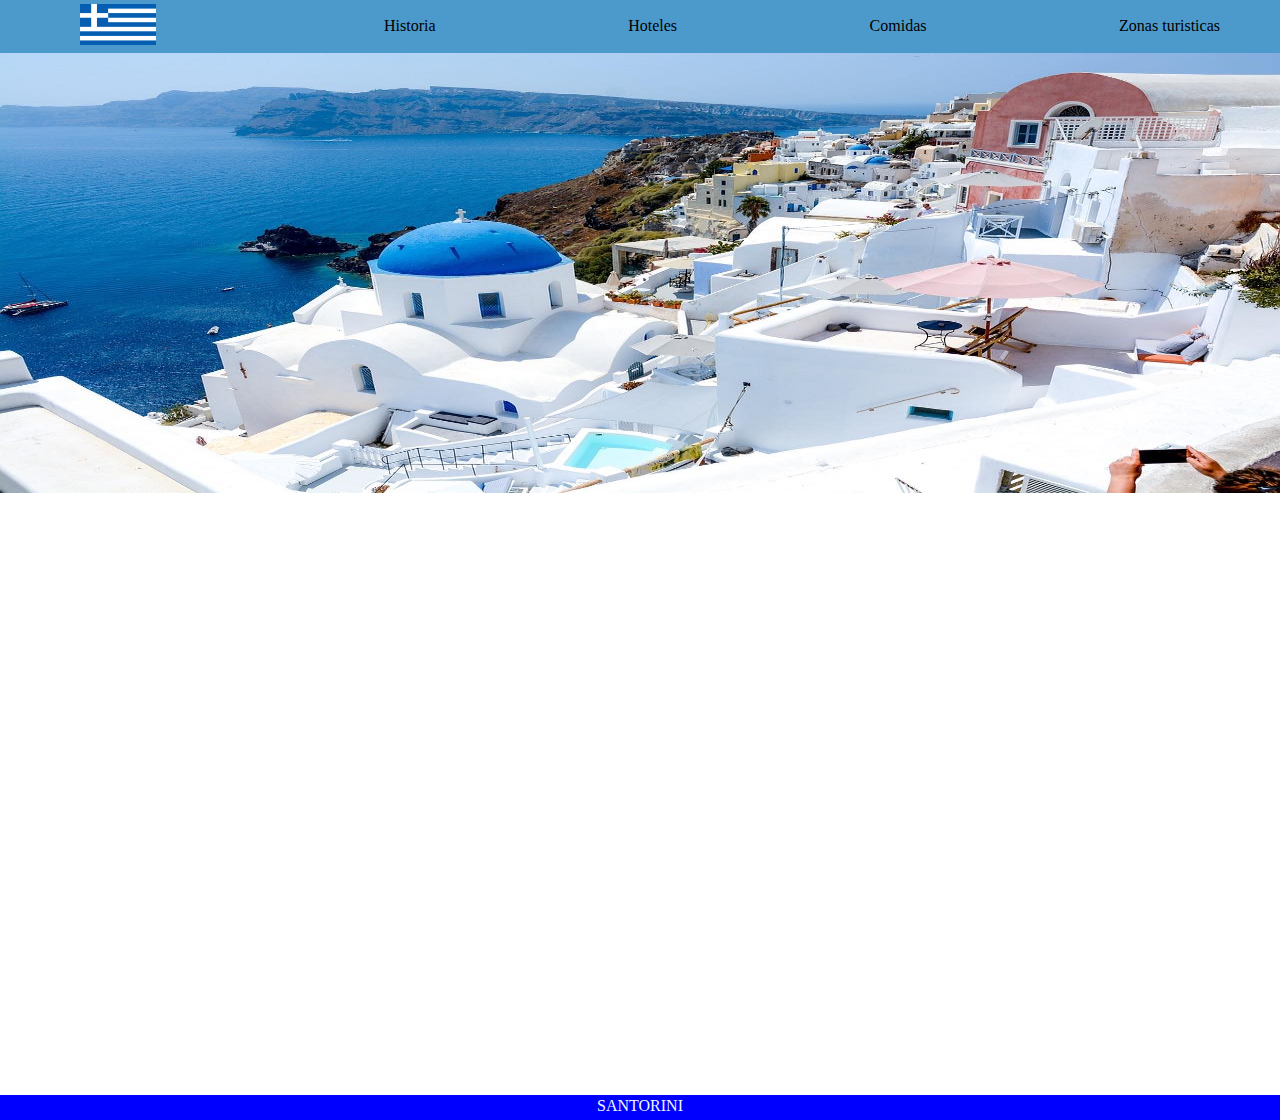
==== index.html @ 110d9bfd "primer commit" ====
<!DOCTYPE html>
<html lang="es">
<head>
    <meta charset="UTF-8">
    <meta name="viewport" content="width=device-width, initial-scale=1.0">
    <!--Titulo de la pagina-->
    <title>SANTORINI</title>
    <!--Estilos de la pagina-->  
    <link rel="stylesheet" href="./CSS/Estilos.css">
</head>
<body>
    <!--Encabezado del sitio-->
    <header>
        <!--Logo de la pagina-->
        <a href="./index.html"> <img src="imagenes/banderagrecia.png" class="banderagrecia" alt="banderagrecia"></a>
    
        <!--Menu de navegacion-->
        <nav>
            <ul> 
                <li><a href="./Paginas/historia.html">Historia</a></li>
                <li><a href="./Paginas/hoteles.html">Hoteles</a></li>
                <li><a href="./Paginas/comidas.html">Comidas</a></li>
                <li><a href="./Paginas/zonasturisticas.html">Zonas turisticas</a></li>
            </ul>
        </nav>
    </header>

    <main>
    <!--Foto de Santorini-->
    <img src="imagenes/arquitectura-oia-santorini.jpg" class="fotosantorini" alt="foto de esquina de Santorini">
    
    <!--Direccion de santorini-->
    <iframe src="https://www.google.com/maps/embed?pb=!1m18!1m12!1m3!1d102754.70000128998!2d25.420630850000002!3d36.40715385!2m3!1f0!2f0!3f0!3m2!1i1024!2i768!4f13.1!3m3!1m2!1s0x1499ce86adfd9ff7%3A0xb2a761f740d68afc!2sSantorini!5e0!3m2!1ses!2scl!4v1696112933163!5m2!1ses!2scl" class="mapasantorini" width="500" height="280" style="border:0;" allowfullscreen="" loading="lazy" referrerpolicy="no-referrer-when-downgrade"></iframe>

    <!--Video de santorini-->
    <iframe width="500" height="280" src="https://www.youtube.com/embed/uWxLQHFt8mE?si=WariRgv1YAp-sHVq" class="videosantorini" title="YouTube video player" frameborder="0" allow="accelerometer; autoplay; clipboard-write; encrypted-media; gyroscope; picture-in-picture; web-share" allowfullscreen></iframe>    
    </main>

    <footer>
    <!--Parrafo-->
    <div class="footerfooter">
    <a class="footersantorini" href="./index.html"> SANTORINI</a>
    </div>
    </footer>
</body> 
</html>
---- CSS/Estilos.css ----
/*Tipografia*/
@import url('https://fonts.googleapis.com/css2?family=DM+Serif+Display&family=Libre+Baskerville&family=Merriweather:wght@300&display=swap');
font-family: 'DM Serif Display', serif;
font-family: 'Libre Baskerville', serif;
font-family: 'Merriweather', serif;

body{font-family: 'Merriweather', serif;}

/*Quitar bordes generados en la pagina*/
*{margin:0; 
padding:0;
box-sizing: border-box;} 

/*Encabezado del sitio*/
header{height:1.4cm;
    background-color: #4c9acc;
    display: flex;
    flex-direction: row;
    justify-content: space-between;
    align-items: center;
    position: sticky;
    top: 0;}

/*Logodelapagina*/
.banderagrecia{background-image: url(../imagenes/banderagrecia.png);
    background-repeat: no-repeat;
    background-position: center;
    height: 1.1cm;
    width: 2cm;
    margin-left: 80px;}

/*Color y posicion menu de navegacion*/
nav{width: 70%}

nav a{color:black;
    text-decoration: none;}

ul{list-style:none;
    display: flex;
    flex-direction: row;
    justify-content: space-between;
    margin-right: 60px;}

/*footer*/
footer{background-color: blue;
    height: 25px;
    display: flex;
    justify-content: center;}

.footersantorini{text-decoration: none;
    color:aliceblue;}

.footerfooter{padding-top: 2.5px;}
    
.fotosantorini{background-image: url(../imagenes/arquitectura-oia-santorini.jpg);
    background-repeat: no-repeat;
    background-size: 100%;
    margin: 0;
    height: 440px;
    width: 100%;} 

.videosantorini{margin-top: 10px; margin-bottom: 10px; margin-left: 300px;}
.mapasantorini{margin-bottom: 10px; margin-left: 120px;}

/*Fotos comidas*/
.dolmas{margin-left: 0cm;
    width: 200px;
    height: 400px;}

.dolmas1{list-style: none;
    display: flex;
    flex-direction: column;
    text-align: center;} 

.humus{margin-right: 0cm;
    margin-left: 0cm;
    width: 450px;
    height: 400px;}

.humus1{list-style: none;
     display: flex;
    flex-direction: column;
    text-align: center;}

.kofta{
    width: 400px;
    height: 400px;}
    
.kofta1{list-style: none;
    display: flex;
    flex-direction: column;
    text-align: center;}  

.gridcomidas img{height: 100%;
        width: 100%;}
    
.gridcomidas{display: grid;
    grid-template-areas: 
    "img1    img2    img3"
    "texto1  texto2  texto3";
    grid-template-columns: 0,33% 0,33% 0,33%;
    grid-template-rows: 315px 150px 300px;}
    
.Dolmas{grid-area: img1;}
.Dolmas1{grid-area: texto1;}
    
.humus{grid-area: img2;}
.humus1{grid-area: texto2;}

.kofta{grid-area: img3;}
.kofta1{grid-area: texto3;}

/*Video y fotos de historia*/

.historia1{margin-left: 2cm;
    width: 400px;
    height: 300px;}

.historia2{
    margin-right: 2cm;
    margin-left: 2cm;
    width: 400px;
    height: 300px;}

.historia3{width: 400px;
    height: 300px;}

/*Hoteles santorini*/

.hoteltop{margin-top: 10px; margin-bottom: 10px;}

.asha{
    width: 440px;
    height: 315px;}

.hotel1{list-style:none;
    display: flex;
    flex-direction: column;
    justify-content: center;
    margin-right: 0px;}

.kastelli{width: 440px;
    height: 315px;}

.hotel2{list-style: none;
    display: flex;
    flex-direction: column;
    justify-content: center;}

/*Zona turistica santorini*/
.vinosantorini{
    width: 100px;
    height: 315px;}

.vinosanto{list-style: none;
    display: flex;
    flex-direction: column;
    justify-content: center;
    text-align: center;}

.mapavino{margin-left: 30px;}

.museo{
    width: 280px;
    height: 315px;}

.museotera{
    list-style: none;
     display: flex;
    flex-direction: column;
    justify-content: center;
    text-align: center;}

.mapamuseo{margin-left: 30px;}

.playarojasantorini{}

.playaroja{list-style: none;
    display: flex;
   flex-direction: column;
   justify-content: center;
    text-align: center;}

.mapaplaya{margin-left: 30px;}

.gridzonatur img{height: 100%;
    width: 100%;}

.gridzonatur{display: grid;
grid-template-areas: 
"img1    img2    img3"
"texto1  texto2  texto3"
"mapa1   mapa2   mapa3";
grid-template-columns: 0,33% 0,33% 0,33%;
grid-template-rows: 315px 150px 300px;}

.vinosantorini{grid-area: img1;}
.vinosanto{grid-area: texto1;}
.mapamuseo{grid-area: mapa1;}

.museo{grid-area: img2;}
.museotera{grid-area: texto2;}
.mapamuseo{grid-area: mapa2;}

.playarojasantorini{grid-area:img3;}
.playaroja{grid-area: texto3;}
.mapaplaya{grid-area: mapa3;}








.grid img{height: 100%;
    width: 100%;}

.grid video{height: 100%;
    width: 100%;}

.grid{display: grid;
grid-template-areas: 
"img1    video   img2"
"texto1    .      texto2"
"texto1    .     texto2";
grid-template-columns: 25% 70px 20%;
grid-template-rows: 315px 120px 120px;}

.asha{grid-area: img1;}

.kastelli{grid-area: img2;}

.hoteltop{grid-area: video;}








/*mobile index*/
@media screen and (max-width:500px)
{.banderagrecia{margin-left: 30px}
.fotosantorini{height: 420px;}

.mapasantorini{margin-left: 0px;
margin-top: 7px;
margin-bottom: 7px;}
.videosantorini{margin-left: 0px;}}

/*mobile comidas*/
@media  screen and (max-width: 500px)
{.historiasantorini{margin-left: 0px; margin-bottom: 0px; height: 250px; width: 500px}
.historia1{margin-left: 0px; width: 500px;}
.historia2{margin-left: 0px; width: 500px;}
.historia3{width: 500px;}}


/*mobile historia*/
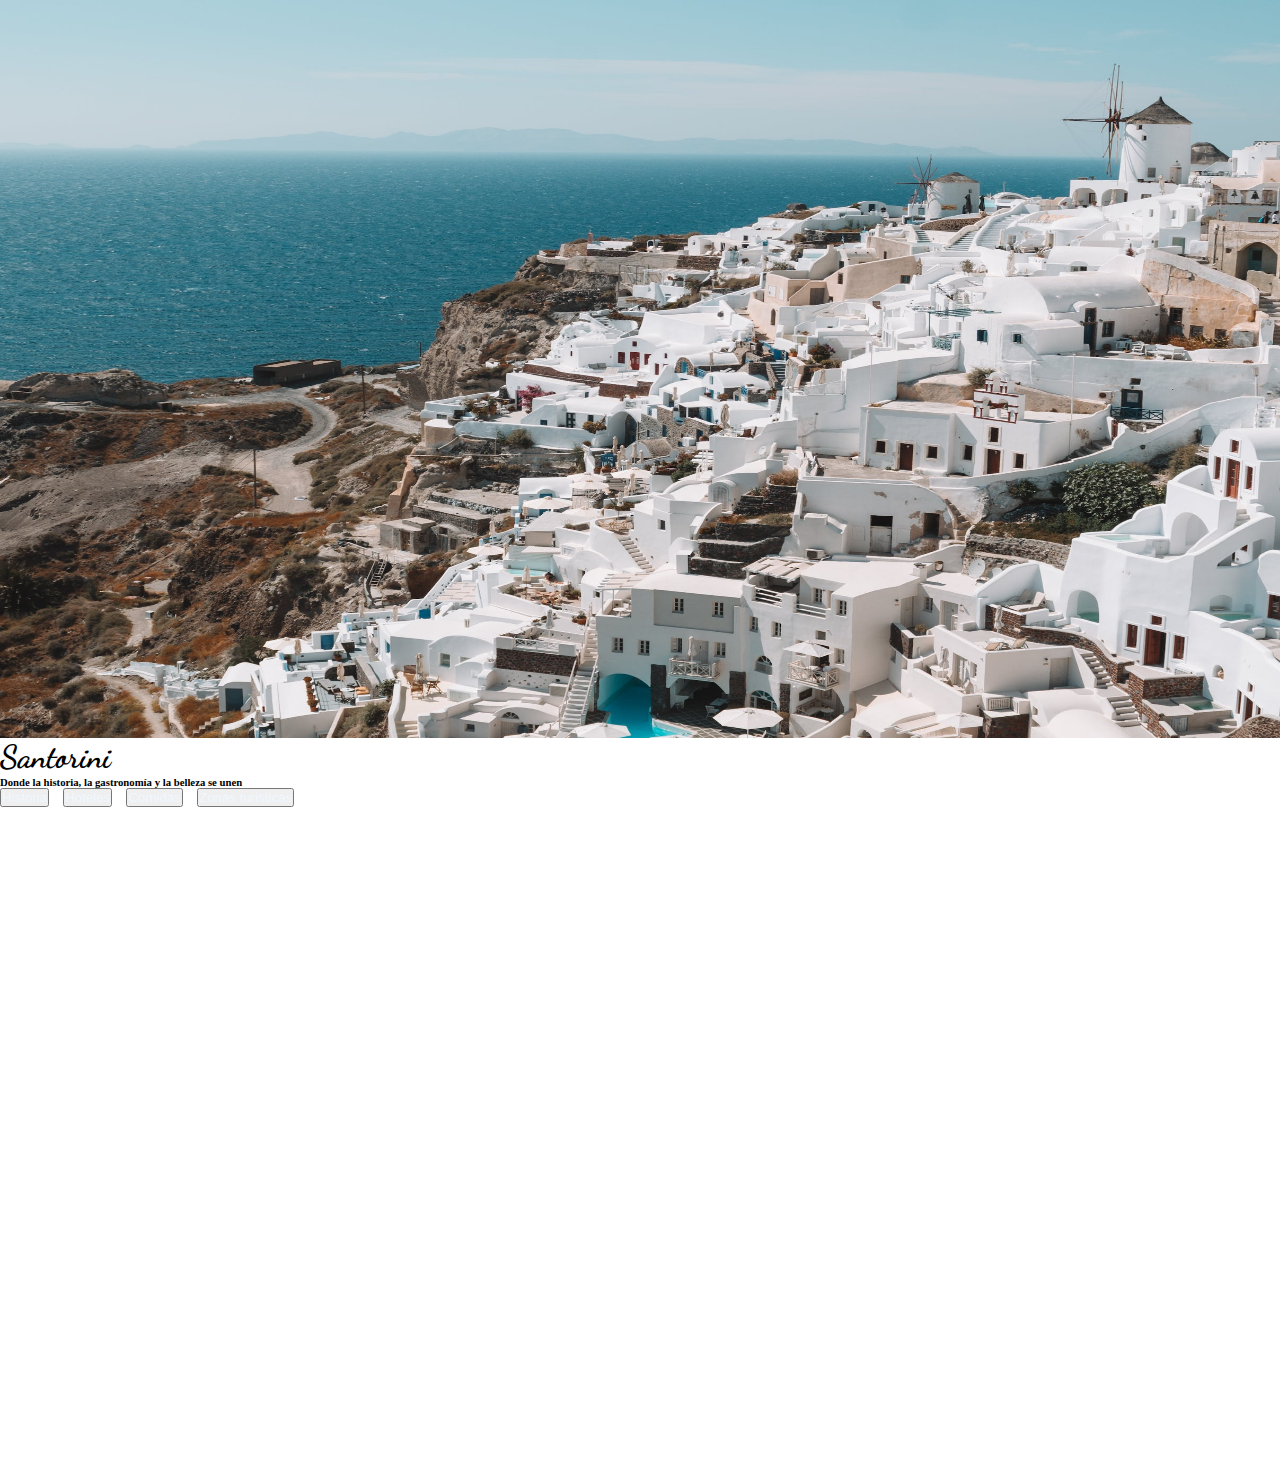
==== commit fa8f2884: "actualizacion de imagenes" ====
--- a/index.html
+++ b/index.html
@@ -1,47 +1,48 @@
+<!--link tipos de letras-->
+<style>
+@import url('https://fonts.googleapis.com/css2?family=DM+Serif+Display&family=Dancing+Script&family=Libre+Baskerville&family=Merriweather:wght@300&display=swap');
+</style>
+  
 <!DOCTYPE html>
 <html lang="es">
 <head>
-    <meta charset="UTF-8">
-    <meta name="viewport" content="width=device-width, initial-scale=1.0">
-    <!--Titulo de la pagina-->
-    <title>SANTORINI</title>
-    <!--Estilos de la pagina-->  
-    <link rel="stylesheet" href="./CSS/Estilos.css">
+<meta charset="UTF-8">
+<meta name="viewport" content="width=device-width, initial-scale=1.0">
+  
+<!--Titulo de la pagina-->
+<title>SANTORINI</title>
+  
+<!--<LINK BS -->
+<link href="https://cdn.jsdelivr.net/npm/bootstrap@5.3.2/dist/css/bootstrap.min.css" rel="stylesheet" integrity="sha384-T3c6CoIi6uLrA9TneNEoa7RxnatzjcDSCmG1MXxSR1GAsXEV/Dwwykc2MPK8M2HN" crossorigin="anonymous">
+  
+<!--CSS de la pagina-->  
+<link rel="stylesheet" href="./CSS/Estilos.css">
 </head>
-<body>
-    <!--Encabezado del sitio-->
-    <header>
-        <!--Logo de la pagina-->
-        <a href="./index.html"> <img src="imagenes/banderagrecia.png" class="banderagrecia" alt="banderagrecia"></a>
-    
-        <!--Menu de navegacion-->
-        <nav>
-            <ul> 
-                <li><a href="./Paginas/historia.html">Historia</a></li>
-                <li><a href="./Paginas/hoteles.html">Hoteles</a></li>
-                <li><a href="./Paginas/comidas.html">Comidas</a></li>
-                <li><a href="./Paginas/zonasturisticas.html">Zonas turisticas</a></li>
-            </ul>
-        </nav>
-    </header>
 
-    <main>
-    <!--Foto de Santorini-->
-    <img src="imagenes/arquitectura-oia-santorini.jpg" class="fotosantorini" alt="foto de esquina de Santorini">
-    
-    <!--Direccion de santorini-->
-    <iframe src="https://www.google.com/maps/embed?pb=!1m18!1m12!1m3!1d102754.70000128998!2d25.420630850000002!3d36.40715385!2m3!1f0!2f0!3f0!3m2!1i1024!2i768!4f13.1!3m3!1m2!1s0x1499ce86adfd9ff7%3A0xb2a761f740d68afc!2sSantorini!5e0!3m2!1ses!2scl!4v1696112933163!5m2!1ses!2scl" class="mapasantorini" width="500" height="280" style="border:0;" allowfullscreen="" loading="lazy" referrerpolicy="no-referrer-when-downgrade"></iframe>
+<body >
+  <div class="container">
+      <div class="row">
+          <div class="col">
+              <div class="position-relative">
+                  <img src="./imagenes/UP.jpg" alt="Imagen de fondo" class="imagenindex">
 
-    <!--Video de santorini-->
-    <iframe width="500" height="280" src="https://www.youtube.com/embed/uWxLQHFt8mE?si=WariRgv1YAp-sHVq" class="videosantorini" title="YouTube video player" frameborder="0" allow="accelerometer; autoplay; clipboard-write; encrypted-media; gyroscope; picture-in-picture; web-share" allowfullscreen></iframe>    
-    </main>
+                  <div class="opacidadindex position-absolute top-0 start-0 bg-black opacity-75 d-flex flex-column justify-content-center align-items-center">
+                      <h1 class="tituloindex text-white mb-4 display-1">Santorini</h1>
+                      <h6 class="text-white mb-4">Donde la historia, la gastronomía y la belleza se unen</h6>
+                      <div class="barraindex d-flex justify-content-around">
+                          <button type="button" class="botonindex btn btn-outline-light"><a href="./paginas/historia.html">Historia</a></button>
+                          <button type="button" class="botonindex btn btn-outline-light"><a href="./paginas/hoteles.html">Hoteles</a></button>
+                          <button type="button" class="botonindex btn btn-outline-light"><a href="./paginas/comidas.html">Comidas</a></button>
+                          <button type="button" class="botonindex btn btn-outline-light"><a href="./paginas/zonasturisticas.html">Zonas turisticas</a></button>
+                      </div>
+                  </div>
+              </div>
+          </div>
+      </div>
+  </div>
 
-    <footer>
-    <!--Parrafo-->
-    <div class="footerfooter">
-    <a class="footersantorini" href="./index.html"> SANTORINI</a>
-    </div>
-    </footer>
+  <!--LINK BS JAVA-->
+  <script src="https://cdn.jsdelivr.net/npm/bootstrap@5.3.2/dist/js/bootstrap.bundle.min.js" integrity="sha384-C6RzsynM9kWDrMNeT87bh95OGNyZPhcTNXj1NW7RuBCsyN/o0jlpcV8Qyq46cDfL" crossorigin="anonymous"></script>
 </body> 
 </html>
 
--- a/CSS/Estilos.css
+++ b/CSS/Estilos.css
@@ -1,25 +1,15 @@
-/*Tipografia*/
-@import url('https://fonts.googleapis.com/css2?family=DM+Serif+Display&family=Libre+Baskerville&family=Merriweather:wght@300&display=swap');
-font-family: 'DM Serif Display', serif;
-font-family: 'Libre Baskerville', serif;
-font-family: 'Merriweather', serif;
-
-body{font-family: 'Merriweather', serif;}
-
 /*Quitar bordes generados en la pagina*/
 *{margin:0; 
 padding:0;
 box-sizing: border-box;} 
 
-/*Encabezado del sitio*/
-header{height:1.4cm;
-    background-color: #4c9acc;
-    display: flex;
-    flex-direction: row;
-    justify-content: space-between;
-    align-items: center;
-    position: sticky;
-    top: 0;}
+/*index*/
+.container{padding: 0px; margin-left: 0px;}
+.imagenindex{width: 1535px; height: 738px;}
+.opacidadindex{width: 1535px; height: 738px;}
+.botonindex{margin-right: 10px;}
+.botonindex a{text-decoration: none; color: aliceblue;} 
+.tituloindex{font-family: 'Dancing Script', cursive;}
 
 /*Logodelapagina*/
 .banderagrecia{background-image: url(../imagenes/banderagrecia.png);
@@ -27,40 +17,38 @@
     background-position: center;
     height: 1.1cm;
     width: 2cm;
+    margin-top: 0px;
     margin-left: 80px;}
 
-/*Color y posicion menu de navegacion*/
-nav{width: 70%}
-
-nav a{color:black;
-    text-decoration: none;}
-
-ul{list-style:none;
-    display: flex;
-    flex-direction: row;
-    justify-content: space-between;
-    margin-right: 60px;}
+/*Encabezado del sitio*/
+
+.barra1{margin-left: 5px; margin-right: 5px; margin-top: 6px; padding: 0px;}
+
+.barra2{background-color: #1c62eb;}
+
+.barra3{justify-content:flex-end; margin-right: 40px; padding-top: 5px;}
+
+.barra4 a{color: aliceblue;
+    text-decoration: none;
+    font-family: 'Dancing Script', cursive;}
+
 
 /*footer*/
-footer{background-color: blue;
+footer{background-color: #3f79f0;
     height: 25px;
-    display: flex;
-    justify-content: center;}
-
-.footersantorini{text-decoration: none;
-    color:aliceblue;}
-
-.footerfooter{padding-top: 2.5px;}
-    
-.fotosantorini{background-image: url(../imagenes/arquitectura-oia-santorini.jpg);
-    background-repeat: no-repeat;
-    background-size: 100%;
-    margin: 0;
-    height: 440px;
-    width: 100%;} 
-
-.videosantorini{margin-top: 10px; margin-bottom: 10px; margin-left: 300px;}
-.mapasantorini{margin-bottom: 10px; margin-left: 120px;}
+    width: 98%;
+    display: flex;
+    position: absolute;
+    justify-content: center;
+    margin-left: 11px;
+    margin-top: 10px;}
+
+.footer1{padding-top: 1px;}
+
+.letrafooter1{text-decoration: none;
+    color:aliceblue;
+    font-family: 'Dancing Script', cursive;}
+
 
 /*Fotos comidas*/
 .dolmas{margin-left: 0cm;
@@ -82,75 +70,108 @@
     flex-direction: column;
     text-align: center;}
 
-.kofta{
+.kofta{width: 400px;
+    height: 400px;}
+    
+.kofta1{list-style: none;
+    display: flex;
+    flex-direction: column;
+    text-align: center;}  
+
+/*Tarjetas comidas*/
+.card{justify-content: center;}
+
+.tarjetas{margin-left: 75px;
+margin-top: 40px;
+width: 90%;}
+
+.titulo1{text-align: center;}
+.titulo2{text-align: center}
+.titulo3{text-align: center}
+
+.preparacion{margin-top: 10px;}
+
+/*Imagenes*/
+.comida{height: 300px;
     width: 400px;
-    height: 400px;}
-    
-.kofta1{list-style: none;
-    display: flex;
-    flex-direction: column;
-    text-align: center;}  
-
-.gridcomidas img{height: 100%;
-        width: 100%;}
-    
-.gridcomidas{display: grid;
+    margin-top: 10px;
+    margin-left: 17px;}
+
+
+/*historia*/
+
+/*grid historia*/ 
+.grid video{height: 100%; width:100%;}
+.grid img{height: 100%; width: 100%;}
+
+.gridhistoria{display: grid;
     grid-template-areas: 
-    "img1    img2    img3"
-    "texto1  texto2  texto3";
-    grid-template-columns: 0,33% 0,33% 0,33%;
-    grid-template-rows: 315px 150px 300px;}
-    
-.Dolmas{grid-area: img1;}
-.Dolmas1{grid-area: texto1;}
-    
-.humus{grid-area: img2;}
-.humus1{grid-area: texto2;}
-
-.kofta{grid-area: img3;}
-.kofta1{grid-area: texto3;}
-
-/*Video y fotos de historia*/
-
-.historia1{margin-left: 2cm;
-    width: 400px;
-    height: 300px;}
-
-.historia2{
-    margin-right: 2cm;
-    margin-left: 2cm;
-    width: 400px;
-    height: 300px;}
-
-.historia3{width: 400px;
-    height: 300px;}
+    "video1   video1"
+    "mapa1    video2";
+    grid-template-columns: 49% 49%;
+    grid-template-rows: 400px 290px;
+    justify-content: center;
+    justify-items: center;
+    text-align: center;
+    margin-top: 65px;
+    margin-bottom: 5px;
+    row-gap: 7px;}
+
+.videohistoriasantorini{grid-area: video1;}
+.videosantorini{grid-area: video2;}
+.mapasantorini{grid-area: mapa1;}
+
 
 /*Hoteles santorini*/
 
-.hoteltop{margin-top: 10px; margin-bottom: 10px;}
-
-.asha{
-    width: 440px;
-    height: 315px;}
+.hoteltop{margin-right: 0px;}
+
+.asha{}
 
 .hotel1{list-style:none;
     display: flex;
     flex-direction: column;
-    justify-content: center;
-    margin-right: 0px;}
-
-.kastelli{width: 440px;
-    height: 315px;}
+    justify-content: center;}
+
+.kastelli{margin-top: 0px;}
 
 .hotel2{list-style: none;
     display: flex;
     flex-direction: column;
-    justify-content: center;}
+    justify-content: center;} 
+
+/*grid hoteles*/    
+
+.grid img{height: 315px; width: 1275px;}   
+.grid video{height: 100%; width: 100%;}
+    
+.grid{display: grid;
+    grid-template-areas: 
+    "img1    img1"
+    "texto1  video2"
+    "img2     img2"
+    "video1  texto2";
+    grid-template-columns: 49% 49%;
+    grid-template-rows: 315px  315px 315px 315px;
+    justify-content: center;
+    justify-items: center;
+    text-align: center;
+    margin-top: 65px;
+    margin-bottom: 5px;
+    row-gap: 7px;}
+    
+.asha{grid-area: img1;}
+.hotel1{grid-area: texto1; height: 315px; width: 480px;}
+    
+.kastelli{grid-area: img2;}
+.hotel2{grid-area: texto2; height: 315px; width: 480px;}
+    
+.hotelathina{grid-area: video2;}
+.hotelkastelli{grid-area: video1;}
 
 /*Zona turistica santorini*/
-.vinosantorini{
-    width: 100px;
-    height: 315px;}
+
+.vinosantorini{height: 450px; width: 100%;}
 
 .vinosanto{list-style: none;
     display: flex;
@@ -158,87 +179,21 @@
     justify-content: center;
     text-align: center;}
 
-.mapavino{margin-left: 30px;}
-
-.museo{
-    width: 280px;
-    height: 315px;}
-
-.museotera{
-    list-style: none;
-     display: flex;
-    flex-direction: column;
-    justify-content: center;
-    text-align: center;}
-
-.mapamuseo{margin-left: 30px;}
-
-.playarojasantorini{}
+.museo{height: 450px; width: 100%;}
+
+.museotera{list-style: none;
+    display: flex;
+    flex-direction: column;
+    justify-content: center;
+    text-align: center;}
+
+.playarojasantorini{height: 450px; width: 100%;}
 
 .playaroja{list-style: none;
     display: flex;
    flex-direction: column;
    justify-content: center;
     text-align: center;}
-
-.mapaplaya{margin-left: 30px;}
-
-.gridzonatur img{height: 100%;
-    width: 100%;}
-
-.gridzonatur{display: grid;
-grid-template-areas: 
-"img1    img2    img3"
-"texto1  texto2  texto3"
-"mapa1   mapa2   mapa3";
-grid-template-columns: 0,33% 0,33% 0,33%;
-grid-template-rows: 315px 150px 300px;}
-
-.vinosantorini{grid-area: img1;}
-.vinosanto{grid-area: texto1;}
-.mapamuseo{grid-area: mapa1;}
-
-.museo{grid-area: img2;}
-.museotera{grid-area: texto2;}
-.mapamuseo{grid-area: mapa2;}
-
-.playarojasantorini{grid-area:img3;}
-.playaroja{grid-area: texto3;}
-.mapaplaya{grid-area: mapa3;}
-
-
-
-
-
-
-
-
-.grid img{height: 100%;
-    width: 100%;}
-
-.grid video{height: 100%;
-    width: 100%;}
-
-.grid{display: grid;
-grid-template-areas: 
-"img1    video   img2"
-"texto1    .      texto2"
-"texto1    .     texto2";
-grid-template-columns: 25% 70px 20%;
-grid-template-rows: 315px 120px 120px;}
-
-.asha{grid-area: img1;}
-
-.kastelli{grid-area: img2;}
-
-.hoteltop{grid-area: video;}
-
-
-
-
-
-
-
 
 /*mobile index*/
 @media screen and (max-width:500px)
@@ -259,3 +214,37 @@
 
 
 /*mobile historia*/ 
+
+
+
+
+/*.historia1{margin-left: 2cm;
+    width: 400px;
+    height: 300px;}
+
+.historia2{margin-right: 2cm;
+    margin-left: 2cm;
+    width: 400px;
+    height: 300px;}
+
+.historia3{width: 400px;
+    height: 300px;}*/
+
+/*
+.atardecersantorini{background-image: url(../imagenes/atardecer.jpg);
+    background-repeat: no-repeat;
+    background-size: 100%;
+    height: 440px;
+    width: 100%;}
+    
+.fotosantorini{background-image: url(../imagenes/arquitectura-oia-santorini.jpg);
+    background-repeat: no-repeat;
+    background-size: 100%;
+    height: 440px;
+    width: 100%;} 
+
+.costanerasantorini{background-image: url(../imagenes/costanera.jpg);
+    background-repeat: no-repeat;
+    background-size: 100%;
+    height: 440px;
+    width: 100%;}*/
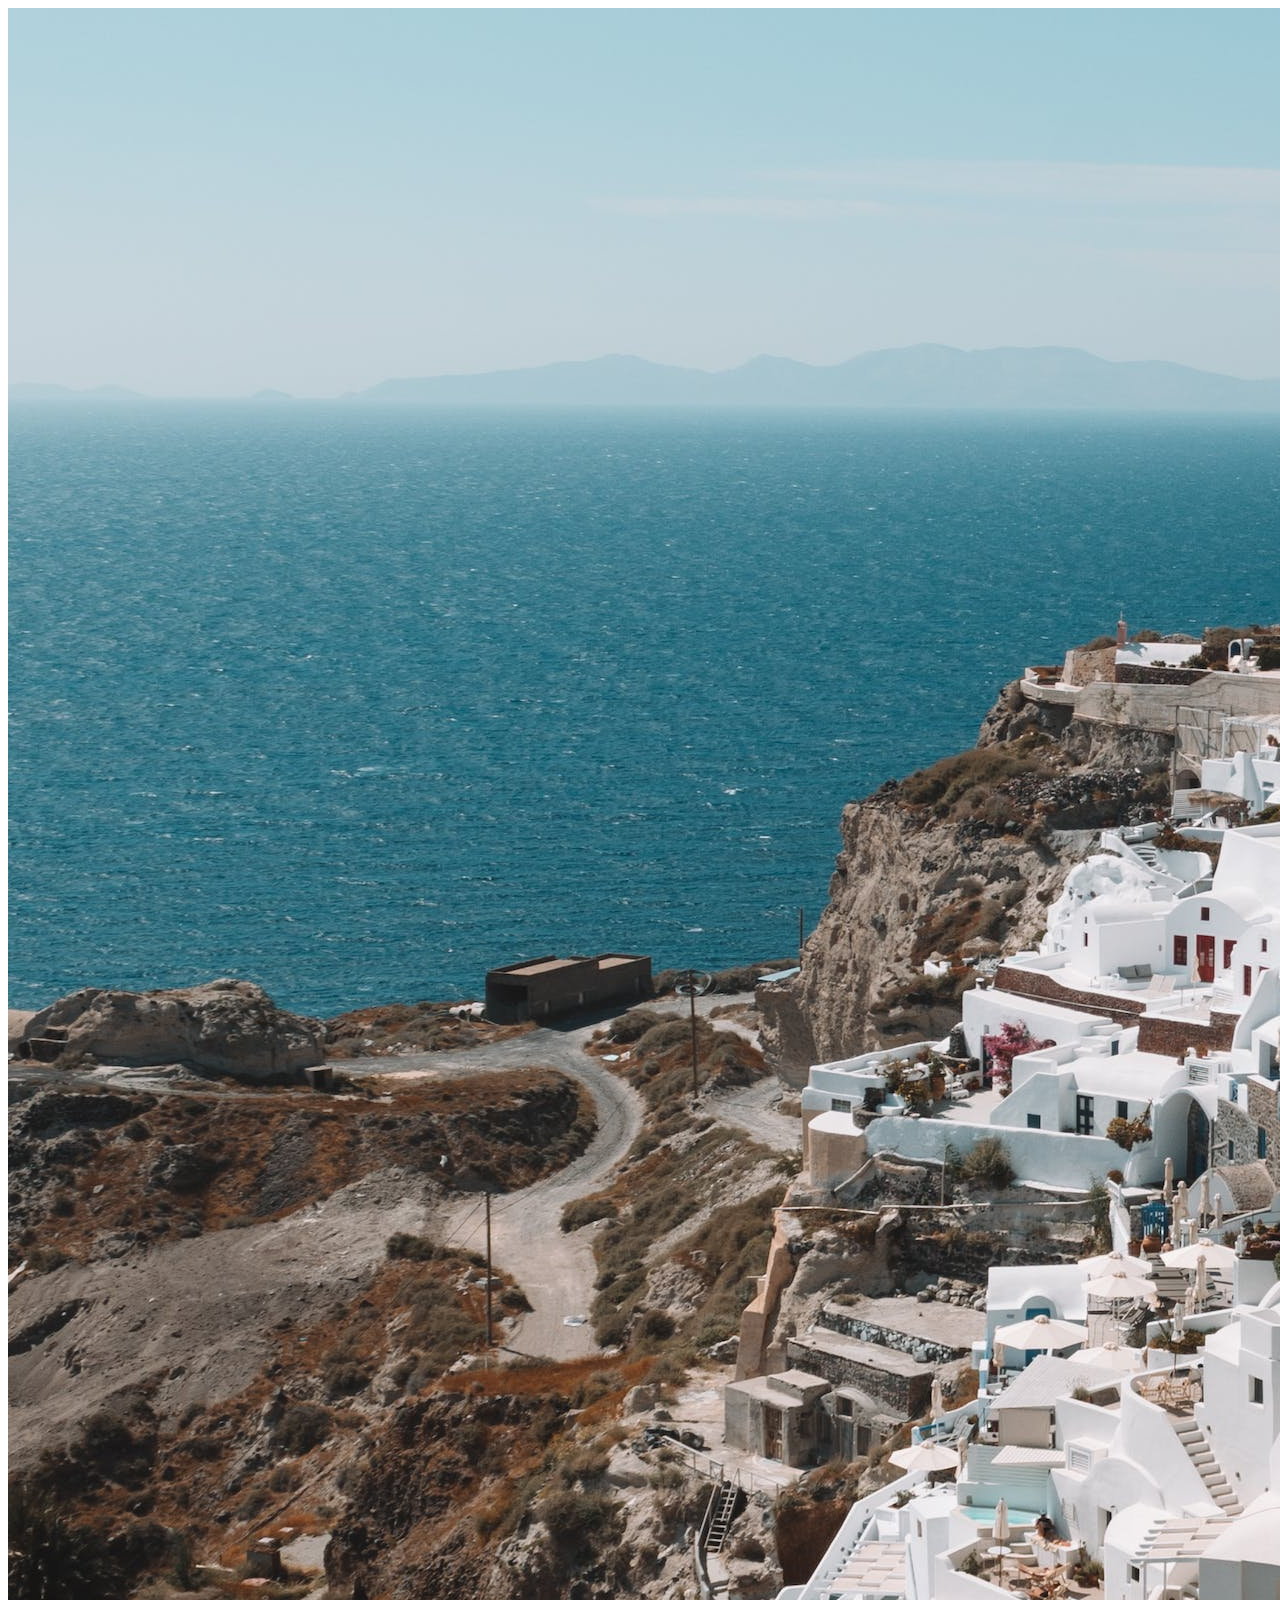
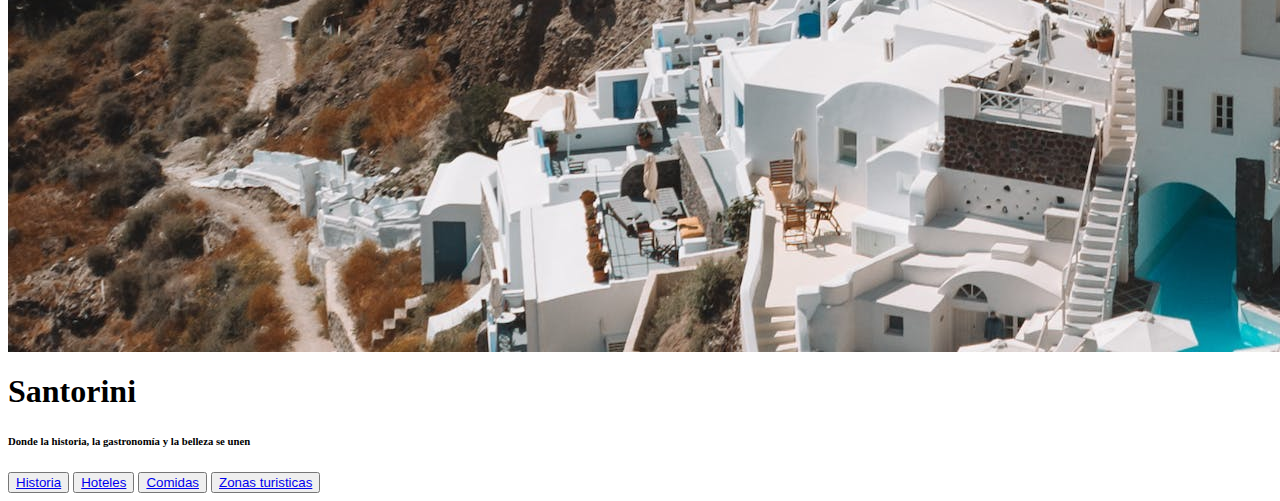
==== commit 79316955: "Paginas" ====
--- a/index.html
+++ b/index.html
@@ -30,10 +30,10 @@
                       <h1 class="tituloindex text-white mb-4 display-1">Santorini</h1>
                       <h6 class="text-white mb-4">Donde la historia, la gastronomía y la belleza se unen</h6>
                       <div class="barraindex d-flex justify-content-around">
-                          <button type="button" class="botonindex btn btn-outline-light"><a href="./paginas/historia.html">Historia</a></button>
-                          <button type="button" class="botonindex btn btn-outline-light"><a href="./paginas/hoteles.html">Hoteles</a></button>
-                          <button type="button" class="botonindex btn btn-outline-light"><a href="./paginas/comidas.html">Comidas</a></button>
-                          <button type="button" class="botonindex btn btn-outline-light"><a href="./paginas/zonasturisticas.html">Zonas turisticas</a></button>
+                          <button type="button" class="botonindex btn btn-outline-light"><a href="./Paginas/historia.html">Historia</a></button>
+                          <button type="button" class="botonindex btn btn-outline-light"><a href="./Paginas/hoteles.html">Hoteles</a></button>
+                          <button type="button" class="botonindex btn btn-outline-light"><a href="./Paginas/comidas.html">Comidas</a></button>
+                          <button type="button" class="botonindex btn btn-outline-light"><a href="./Paginas/zonasturisticas.html">Zonas turisticas</a></button>
                       </div>
                   </div>
               </div>
--- a/CSS/Estilos.css
+++ b/CSS/Estilos.css
@@ -1,250 +1,3 @@
-/*Quitar bordes generados en la pagina*/
-*{margin:0; 
-padding:0;
-box-sizing: border-box;} 
-
-/*index*/
-.container{padding: 0px; margin-left: 0px;}
-.imagenindex{width: 1535px; height: 738px;}
-.opacidadindex{width: 1535px; height: 738px;}
-.botonindex{margin-right: 10px;}
-.botonindex a{text-decoration: none; color: aliceblue;} 
-.tituloindex{font-family: 'Dancing Script', cursive;}
-
-/*Logodelapagina*/
-.banderagrecia{background-image: url(../imagenes/banderagrecia.png);
-    background-repeat: no-repeat;
-    background-position: center;
-    height: 1.1cm;
-    width: 2cm;
-    margin-top: 0px;
-    margin-left: 80px;}
-
-/*Encabezado del sitio*/
-
-.barra1{margin-left: 5px; margin-right: 5px; margin-top: 6px; padding: 0px;}
-
-.barra2{background-color: #1c62eb;}
-
-.barra3{justify-content:flex-end; margin-right: 40px; padding-top: 5px;}
-
-.barra4 a{color: aliceblue;
-    text-decoration: none;
-    font-family: 'Dancing Script', cursive;}
 
 
-/*footer*/
-footer{background-color: #3f79f0;
-    height: 25px;
-    width: 98%;
-    display: flex;
-    position: absolute;
-    justify-content: center;
-    margin-left: 11px;
-    margin-top: 10px;}
-
-.footer1{padding-top: 1px;}
-
-.letrafooter1{text-decoration: none;
-    color:aliceblue;
-    font-family: 'Dancing Script', cursive;}
-
-
-/*Fotos comidas*/
-.dolmas{margin-left: 0cm;
-    width: 200px;
-    height: 400px;}
-
-.dolmas1{list-style: none;
-    display: flex;
-    flex-direction: column;
-    text-align: center;} 
-
-.humus{margin-right: 0cm;
-    margin-left: 0cm;
-    width: 450px;
-    height: 400px;}
-
-.humus1{list-style: none;
-     display: flex;
-    flex-direction: column;
-    text-align: center;}
-
-.kofta{width: 400px;
-    height: 400px;}
-    
-.kofta1{list-style: none;
-    display: flex;
-    flex-direction: column;
-    text-align: center;}  
-
-/*Tarjetas comidas*/
-.card{justify-content: center;}
-
-.tarjetas{margin-left: 75px;
-margin-top: 40px;
-width: 90%;}
-
-.titulo1{text-align: center;}
-.titulo2{text-align: center}
-.titulo3{text-align: center}
-
-.preparacion{margin-top: 10px;}
-
-/*Imagenes*/
-.comida{height: 300px;
-    width: 400px;
-    margin-top: 10px;
-    margin-left: 17px;}
-
-
-/*historia*/
-
-/*grid historia*/ 
-.grid video{height: 100%; width:100%;}
-.grid img{height: 100%; width: 100%;}
-
-.gridhistoria{display: grid;
-    grid-template-areas: 
-    "video1   video1"
-    "mapa1    video2";
-    grid-template-columns: 49% 49%;
-    grid-template-rows: 400px 290px;
-    justify-content: center;
-    justify-items: center;
-    text-align: center;
-    margin-top: 65px;
-    margin-bottom: 5px;
-    row-gap: 7px;}
-
-.videohistoriasantorini{grid-area: video1;}
-.videosantorini{grid-area: video2;}
-.mapasantorini{grid-area: mapa1;}
-
-
-/*Hoteles santorini*/
-
-.hoteltop{margin-right: 0px;}
-
-.asha{}
-
-.hotel1{list-style:none;
-    display: flex;
-    flex-direction: column;
-    justify-content: center;}
-
-.kastelli{margin-top: 0px;}
-
-.hotel2{list-style: none;
-    display: flex;
-    flex-direction: column;
-    justify-content: center;} 
-
-/*grid hoteles*/    
-
-.grid img{height: 315px; width: 1275px;}   
-.grid video{height: 100%; width: 100%;}
-    
-.grid{display: grid;
-    grid-template-areas: 
-    "img1    img1"
-    "texto1  video2"
-    "img2     img2"
-    "video1  texto2";
-    grid-template-columns: 49% 49%;
-    grid-template-rows: 315px  315px 315px 315px;
-    justify-content: center;
-    justify-items: center;
-    text-align: center;
-    margin-top: 65px;
-    margin-bottom: 5px;
-    row-gap: 7px;}
-    
-.asha{grid-area: img1;}
-.hotel1{grid-area: texto1; height: 315px; width: 480px;}
-    
-.kastelli{grid-area: img2;}
-.hotel2{grid-area: texto2; height: 315px; width: 480px;}
-    
-.hotelathina{grid-area: video2;}
-.hotelkastelli{grid-area: video1;}
-
-/*Zona turistica santorini*/
-
-.vinosantorini{height: 450px; width: 100%;}
-
-.vinosanto{list-style: none;
-    display: flex;
-    flex-direction: column;
-    justify-content: center;
-    text-align: center;}
-
-.museo{height: 450px; width: 100%;}
-
-.museotera{list-style: none;
-    display: flex;
-    flex-direction: column;
-    justify-content: center;
-    text-align: center;}
-
-.playarojasantorini{height: 450px; width: 100%;}
-
-.playaroja{list-style: none;
-    display: flex;
-   flex-direction: column;
-   justify-content: center;
-    text-align: center;}
-
-/*mobile index*/
-@media screen and (max-width:500px)
-{.banderagrecia{margin-left: 30px}
-.fotosantorini{height: 420px;}
-
-.mapasantorini{margin-left: 0px;
-margin-top: 7px;
-margin-bottom: 7px;}
-.videosantorini{margin-left: 0px;}}
-
-/*mobile comidas*/
-@media  screen and (max-width: 500px)
-{.historiasantorini{margin-left: 0px; margin-bottom: 0px; height: 250px; width: 500px}
-.historia1{margin-left: 0px; width: 500px;}
-.historia2{margin-left: 0px; width: 500px;}
-.historia3{width: 500px;}}
-
-
-/*mobile historia*/ 
-
-
-
-
-/*.historia1{margin-left: 2cm;
-    width: 400px;
-    height: 300px;}
-
-.historia2{margin-right: 2cm;
-    margin-left: 2cm;
-    width: 400px;
-    height: 300px;}
-
-.historia3{width: 400px;
-    height: 300px;}*/
-
-/*
-.atardecersantorini{background-image: url(../imagenes/atardecer.jpg);
-    background-repeat: no-repeat;
-    background-size: 100%;
-    height: 440px;
-    width: 100%;}
-    
-.fotosantorini{background-image: url(../imagenes/arquitectura-oia-santorini.jpg);
-    background-repeat: no-repeat;
-    background-size: 100%;
-    height: 440px;
-    width: 100%;} 
-
-.costanerasantorini{background-image: url(../imagenes/costanera.jpg);
-    background-repeat: no-repeat;
-    background-size: 100%;
-    height: 440px;
-    width: 100%;}*/
+/*# sourceMappingURL=Estilos.css.map */
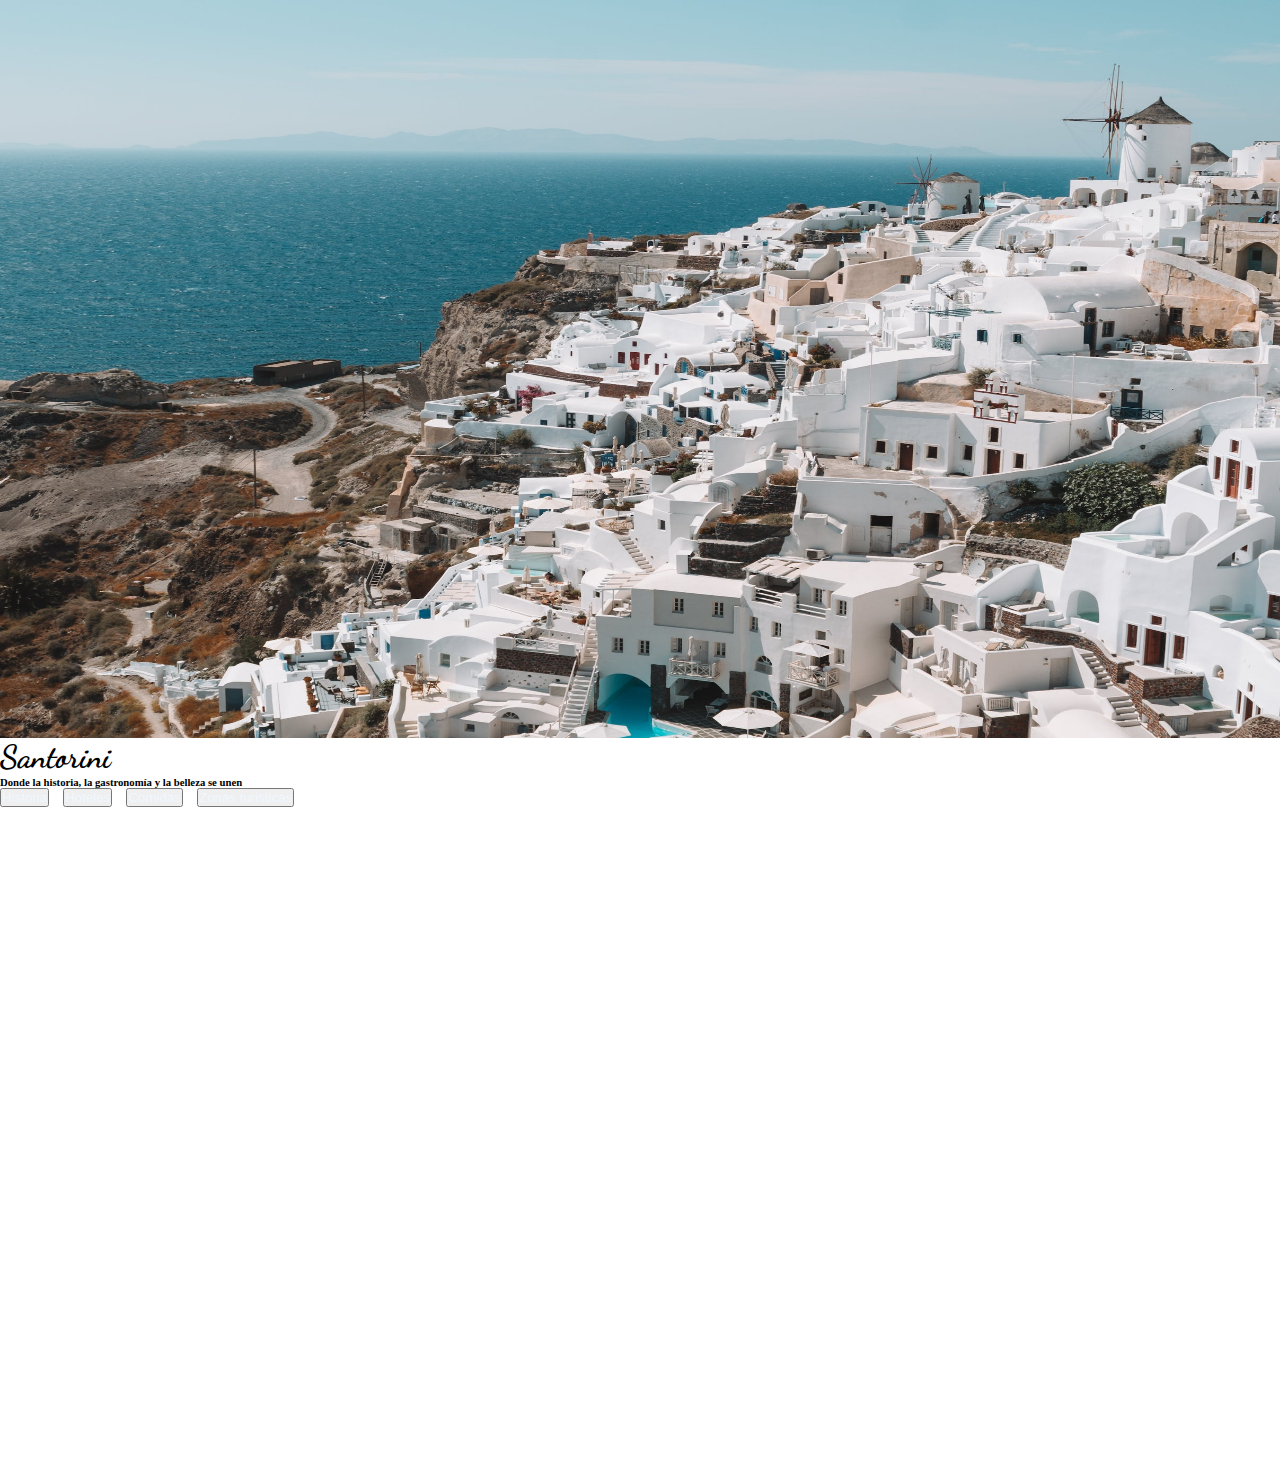
==== commit bb8090bd: "guardado 08-12" ====
--- a/index.html
+++ b/index.html
@@ -17,6 +17,9 @@
   
 <!--CSS de la pagina-->  
 <link rel="stylesheet" href="./CSS/Estilos.css">
+
+<!--SASS de la pagina-->
+<link rel="stylesheet" href="./SCSS/Estilizados.scss">
 </head>
 
 <body >
@@ -30,10 +33,10 @@
                       <h1 class="tituloindex text-white mb-4 display-1">Santorini</h1>
                       <h6 class="text-white mb-4">Donde la historia, la gastronomía y la belleza se unen</h6>
                       <div class="barraindex d-flex justify-content-around">
-                          <button type="button" class="botonindex btn btn-outline-light"><a href="./Paginas/historia.html">Historia</a></button>
-                          <button type="button" class="botonindex btn btn-outline-light"><a href="./Paginas/hoteles.html">Hoteles</a></button>
-                          <button type="button" class="botonindex btn btn-outline-light"><a href="./Paginas/comidas.html">Comidas</a></button>
-                          <button type="button" class="botonindex btn btn-outline-light"><a href="./Paginas/zonasturisticas.html">Zonas turisticas</a></button>
+                          <button type="button" class="botonindex btn btn-outline-light"><a href="./paginas/historia.html">Historia</a></button>
+                          <button type="button" class="botonindex btn btn-outline-light"><a href="./paginas/hoteles.html">Hoteles</a></button>
+                          <button type="button" class="botonindex btn btn-outline-light"><a href="./paginas/comidas.html">Comidas</a></button>
+                          <button type="button" class="botonindex btn btn-outline-light"><a href="./paginas/zonasturisticas.html">Zonas turisticas</a></button>
                       </div>
                   </div>
               </div>
--- a/CSS/Estilos.css
+++ b/CSS/Estilos.css
@@ -1,3 +1,387 @@
-
-
-/*# sourceMappingURL=Estilos.css.map */
+/*Quitar bordes generados en la pagina*/
+* {
+  margin: 0px;
+  padding: 0px;
+  box-sizing: border-box;
+}
+
+/*Estilo letra*/
+.container {
+  padding: 0px;
+  margin-left: 0px;
+}
+
+.imagenindex {
+  width: 1535px;
+  height: 738px;
+}
+
+.opacidadindex {
+  width: 1535px;
+  height: 738px;
+}
+
+.botonindex {
+  margin-right: 10px;
+}
+
+.botonindex a:hover {
+  color: rgb(0, 0, 0);
+}
+
+.botonindex a {
+  text-decoration: none;
+  color: aliceblue;
+}
+
+.tituloindex {
+  font-family: "Dancing Script", cursive;
+}
+
+header .barra1 {
+  margin-left: 5px;
+  margin-right: 5px;
+  margin-top: 6px;
+  padding: 0px;
+}
+header .barra2 {
+  background-color: #1c62eb;
+}
+header .barra2 a .banderagrecia {
+  background-image: url(../imagenes/banderagrecia.png);
+  background-repeat: no-repeat;
+  background-position: center;
+  height: 1.1cm;
+  width: 2cm;
+  margin-top: 0px;
+  margin-left: 80px;
+}
+header .barra3 {
+  justify-content: flex-end;
+  margin-right: 40px;
+  padding-top: 5px;
+}
+header .barra4 a {
+  color: aliceblue;
+  text-decoration: none;
+  font-family: "Dancing Script", cursive;
+}
+
+/*footer*/
+footer {
+  background-color: #3f79f0;
+  height: 25px;
+  width: 98%;
+  display: flex;
+  position: absolute;
+  justify-content: center;
+  margin-left: 11px;
+  margin-top: 10px;
+}
+
+.footer1 {
+  padding-top: 1px;
+}
+
+.letrafooter1 {
+  text-decoration: none;
+  color: aliceblue;
+  font-family: "Dancing Script", cursive;
+}
+
+/*Fotos comidas*/
+.dolmas {
+  margin-left: 0cm;
+  width: 200px;
+  height: 400px;
+}
+
+.dolmas1 {
+  list-style: none;
+  display: flex;
+  flex-direction: column;
+  text-align: center;
+}
+
+.humus {
+  margin-right: 0cm;
+  margin-left: 0cm;
+  width: 450px;
+  height: 400px;
+}
+
+.humus1 {
+  list-style: none;
+  display: flex;
+  flex-direction: column;
+  text-align: center;
+}
+
+.kofta {
+  width: 400px;
+  height: 400px;
+}
+
+.kofta1 {
+  list-style: none;
+  display: flex;
+  flex-direction: column;
+  text-align: center;
+}
+
+/*Tarjetas comidas*/
+.card {
+  justify-content: center;
+}
+
+.tarjetas {
+  margin-left: 75px;
+  margin-top: 40px;
+  width: 90%;
+}
+
+.titulo1 {
+  text-align: center;
+}
+
+.titulo2 {
+  text-align: center;
+}
+
+.titulo3 {
+  text-align: center;
+}
+
+.preparacion {
+  margin-top: 10px;
+}
+
+/*Imagenes*/
+.comida {
+  height: 300px;
+  width: 400px;
+  margin-top: 10px;
+  margin-left: 17px;
+}
+
+/*historia*/
+/*grid historia*/
+.grid video {
+  height: 100%;
+  width: 100%;
+}
+
+.grid img {
+  height: 100%;
+  width: 100%;
+}
+
+.gridhistoria {
+  display: grid;
+  grid-template-areas: "video1   video1" "mapa1    video2";
+  grid-template-columns: 49% 49%;
+  grid-template-rows: 400px 290px;
+  justify-content: center;
+  justify-items: center;
+  text-align: center;
+  margin-top: 65px;
+  margin-bottom: 5px;
+  row-gap: 7px;
+}
+
+.videohistoriasantorini {
+  grid-area: video1;
+}
+
+.videosantorini {
+  grid-area: video2;
+}
+
+.mapasantorini {
+  grid-area: mapa1;
+}
+
+/*Hoteles santorini*/
+.hoteltop {
+  margin-right: 0px;
+}
+
+.hotel1 {
+  list-style: none;
+  display: flex;
+  flex-direction: column;
+  justify-content: center;
+}
+
+.kastelli {
+  margin-top: 0px;
+}
+
+.hotel2 {
+  list-style: none;
+  display: flex;
+  flex-direction: column;
+  justify-content: center;
+}
+
+/*grid hoteles*/
+.grid img {
+  height: 315px;
+  width: 1275px;
+}
+
+.grid video {
+  height: 100%;
+  width: 100%;
+}
+
+.grid {
+  display: grid;
+  grid-template-areas: "img1    img1" "texto1  video2" "img2     img2" "video1  texto2";
+  grid-template-columns: 49% 49%;
+  grid-template-rows: 315px 315px 315px 315px;
+  justify-content: center;
+  justify-items: center;
+  text-align: center;
+  margin-top: 65px;
+  margin-bottom: 5px;
+  row-gap: 7px;
+}
+
+.asha {
+  grid-area: img1;
+}
+
+.hotel1 {
+  grid-area: texto1;
+  height: 315px;
+  width: 480px;
+}
+
+.kastelli {
+  grid-area: img2;
+}
+
+.hotel2 {
+  grid-area: texto2;
+  height: 315px;
+  width: 480px;
+}
+
+.hotelathina {
+  grid-area: video2;
+}
+
+.hotelkastelli {
+  grid-area: video1;
+}
+
+/*Zona turistica santorini*/
+.vinosantorini {
+  height: 450px;
+  width: 100%;
+}
+
+.vinosanto {
+  list-style: none;
+  display: flex;
+  flex-direction: column;
+  justify-content: center;
+  text-align: center;
+}
+
+.museo {
+  height: 450px;
+  width: 100%;
+}
+
+.museotera {
+  list-style: none;
+  display: flex;
+  flex-direction: column;
+  justify-content: center;
+  text-align: center;
+}
+
+.playarojasantorini {
+  height: 450px;
+  width: 100%;
+}
+
+.playaroja {
+  list-style: none;
+  display: flex;
+  flex-direction: column;
+  justify-content: center;
+  text-align: center;
+}
+
+/*mobile index*/
+@media screen and (max-width: 500px) {
+  .banderagrecia {
+    margin-left: 30px;
+  }
+  .fotosantorini {
+    height: 420px;
+  }
+  .mapasantorini {
+    margin-left: 0px;
+    margin-top: 7px;
+    margin-bottom: 7px;
+  }
+  .videosantorini {
+    margin-left: 0px;
+  }
+}
+/*mobile comidas*/
+@media screen and (max-width: 500px) {
+  .historiasantorini {
+    margin-left: 0px;
+    margin-bottom: 0px;
+    height: 250px;
+    width: 500px;
+  }
+  .historia1 {
+    margin-left: 0px;
+    width: 500px;
+  }
+  .historia2 {
+    margin-left: 0px;
+    width: 500px;
+  }
+  .historia3 {
+    width: 500px;
+  }
+}
+/*mobile historia*/
+/*.historia1{margin-left: 2cm;
+    width: 400px;
+    height: 300px;}
+
+.historia2{margin-right: 2cm;
+    margin-left: 2cm;
+    width: 400px;
+    height: 300px;}
+
+.historia3{width: 400px;
+    height: 300px;}*/
+/*
+.atardecersantorini{background-image: url(../imagenes/atardecer.jpg);
+    background-repeat: no-repeat;
+    background-size: 100%;
+    height: 440px;
+    width: 100%;}
+
+.fotosantorini{background-image: url(../imagenes/arquitectura-oia-santorini.jpg);
+    background-repeat: no-repeat;
+    background-size: 100%;
+    height: 440px;
+    width: 100%;} 
+
+.costanerasantorini{background-image: url(../imagenes/costanera.jpg);
+    background-repeat: no-repeat;
+    background-size: 100%;
+    height: 440px;
+    width: 100%;}*/
+
+/*# sourceMappingURL=estilos.css.map */
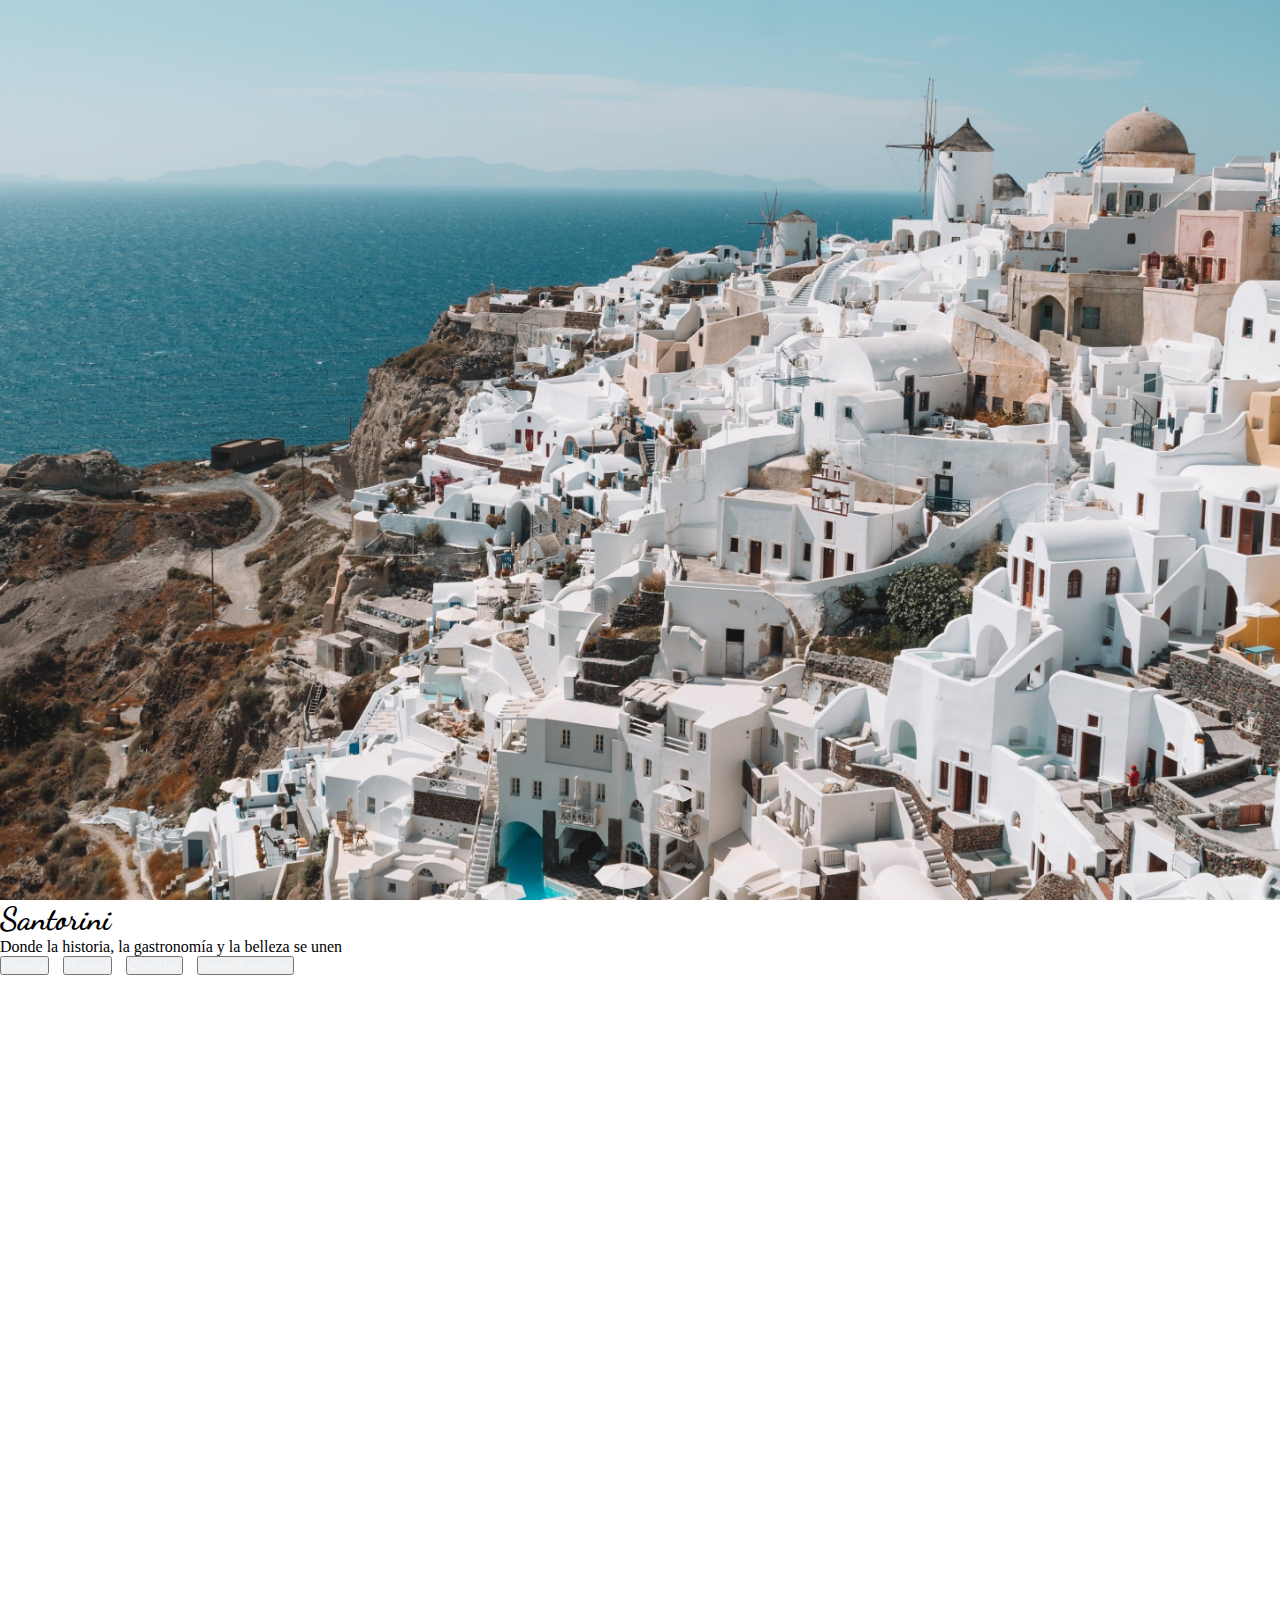
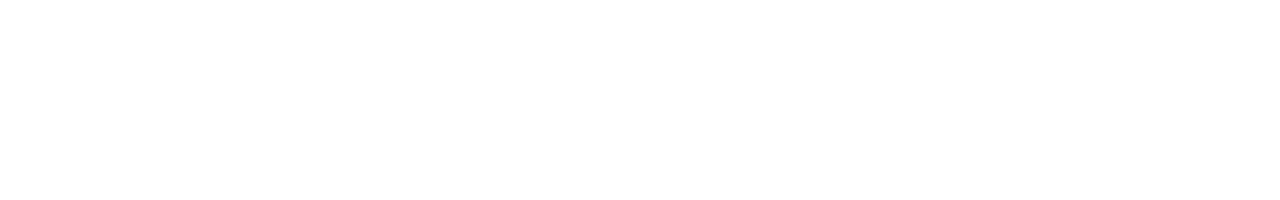
==== commit 09502661: "actualizacion i 17-12" ====
--- a/index.html
+++ b/index.html
@@ -20,23 +20,27 @@
 
 <!--SASS de la pagina-->
 <link rel="stylesheet" href="./SCSS/Estilizados.scss">
+
+<meta name="description" content="Santorini: un paraíso volcánico con paisajes, historia y gastronomía inolvidables">
+
+<meta name="keywords" content="hoteles, alquiler, santorini, vinedos, comidas santorini, readbeach">
 </head>
 
 <body >
   <div class="container">
-      <div class="row">
-          <div class="col">
+      <div class="row2">
+          <div class="col2">
               <div class="position-relative">
-                  <img src="./imagenes/UP.jpg" alt="Imagen de fondo" class="imagenindex">
+                  <img src="./imagenes/panoramica.jpg" alt="Imagen de fondo" class="imagenindex">
 
                   <div class="opacidadindex position-absolute top-0 start-0 bg-black opacity-75 d-flex flex-column justify-content-center align-items-center">
                       <h1 class="tituloindex text-white mb-4 display-1">Santorini</h1>
-                      <h6 class="text-white mb-4">Donde la historia, la gastronomía y la belleza se unen</h6>
+                      <p class="textoindex text-white mb-4">Donde la historia, la gastronomía y la belleza se unen</p>
                       <div class="barraindex d-flex justify-content-around">
-                          <button type="button" class="botonindex btn btn-outline-light"><a href="./paginas/historia.html">Historia</a></button>
-                          <button type="button" class="botonindex btn btn-outline-light"><a href="./paginas/hoteles.html">Hoteles</a></button>
-                          <button type="button" class="botonindex btn btn-outline-light"><a href="./paginas/comidas.html">Comidas</a></button>
-                          <button type="button" class="botonindex btn btn-outline-light"><a href="./paginas/zonasturisticas.html">Zonas turisticas</a></button>
+                          <button type="button" class="botonindex btn btn-outline-light"><a href="./Paginas/historia.html">Historia</a></button>
+                          <button type="button" class="botonindex btn btn-outline-light"><a href="./Paginas/hoteles.html">Hoteles</a></button>
+                          <button type="button" class="botonindex btn btn-outline-light"><a href="./Paginas/comidas.html">Comidas</a></button>
+                          <button type="button" class="botonindex btn btn-outline-light"><a href="./Paginas/zonasturisticas.html">Zonas turisticas</a></button>
                       </div>
                   </div>
               </div>
--- a/CSS/Estilos.css
+++ b/CSS/Estilos.css
@@ -9,16 +9,27 @@
 .container {
   padding: 0px;
   margin-left: 0px;
+  max-width: 100%;
+}
+
+.col2 {
+  padding: 0px;
+  height: 100%;
+}
+
+.row2 {
+  margin: 0px;
+  height: 100%;
 }
 
 .imagenindex {
-  width: 1535px;
-  height: 738px;
+  height: 100%;
+  width: 100%;
 }
 
 .opacidadindex {
-  width: 1535px;
-  height: 738px;
+  height: 100%;
+  width: 100%;
 }
 
 .botonindex {
@@ -67,6 +78,468 @@
   font-family: "Dancing Script", cursive;
 }
 
+/*Fotos comidas*/
+.dolmas {
+  margin-left: 0cm;
+  width: 200px;
+  height: 400px;
+}
+
+.dolmas1 {
+  list-style: none;
+  display: flex;
+  flex-direction: column;
+  text-align: center;
+}
+
+.humus {
+  margin-right: 0cm;
+  margin-left: 0cm;
+  width: 450px;
+  height: 400px;
+}
+
+.humus1 {
+  list-style: none;
+  display: flex;
+  flex-direction: column;
+  text-align: center;
+}
+
+.kofta {
+  width: 400px;
+  height: 400px;
+}
+
+.kofta1 {
+  list-style: none;
+  display: flex;
+  flex-direction: column;
+  text-align: center;
+}
+
+/*Tarjetas comidas*/
+.card {
+  justify-content: center;
+}
+
+.tarjetas {
+  margin-left: 75px;
+  margin-top: 40px;
+  width: 90%;
+}
+.tarjetas h1 {
+  font-size: x-large;
+}
+.tarjetas h2 {
+  font-size: large;
+}
+
+.titulo1 {
+  text-align: center;
+}
+
+.titulo2 {
+  text-align: center;
+}
+
+.titulo3 {
+  text-align: center;
+}
+
+.preparacion {
+  margin-top: 10px;
+}
+
+/*Imagenes*/
+.comida {
+  height: 300px;
+  width: 100%;
+}
+
+/*grid historia*/
+.gridhistoria video {
+  height: 100%;
+  width: 100%;
+}
+
+.gridhistoria img {
+  height: 100%;
+  width: 100%;
+}
+
+.gridhistoria {
+  display: grid;
+  grid-template-areas: "video1   video1" "mapa1    video2";
+  grid-template-columns: 49% 49%;
+  grid-template-rows: 400px 290px;
+  justify-content: center;
+  justify-items: center;
+  text-align: center;
+  margin-top: 65px;
+  margin-bottom: 5px;
+  row-gap: 7px;
+}
+
+.videohistoriasantorini {
+  grid-area: video1;
+}
+
+.videosantorini {
+  grid-area: video2;
+}
+
+.mapasantorini {
+  grid-area: mapa1;
+}
+
+/*mobile index*/
+@media screen and (max-width: 500px) {
+  .imagenindex {
+    max-width: 100%;
+    max-height: 100%;
+  }
+  .opacidadindex {
+    max-width: 100%;
+    max-height: 100%;
+  }
+  .barraindex {
+    max-width: 95%;
+    margin-left: 10px;
+  }
+  .textoindex {
+    max-width: 65%;
+    text-align: center;
+    margin: 0px;
+    padding: 0px;
+  }
+}
+/*mobile header*/
+@media screen and (max-width: 500px) {
+  .barra1 {
+    max-width: 490px;
+    margin-left: 0px;
+  }
+  header .barra1 .barra2 a .banderagrecia {
+    margin-left: 10px;
+    width: 1.5cm;
+  }
+  .navbar-toggler {
+    margin-right: 10px;
+  }
+}
+/*footer*/
+@media screen and (max-width: 500px) {
+  .footerf {
+    width: 99%;
+    margin-left: 2px;
+  }
+}
+/*mobile body historia*/
+@media screen and (max-width: 500px) {
+  .gridhistoria {
+    display: grid;
+    grid-template-areas: "video1" "mapa1" "video2";
+    grid-template-columns: 100%;
+    grid-template-rows: auto auto auto;
+    justify-content: center;
+    justify-items: center;
+    text-align: center;
+    margin-top: 65px;
+    margin-bottom: 5px;
+    row-gap: 7px;
+  }
+  .videohistoriasantorini {
+    max-width: 95%;
+  }
+  .videosantorini {
+    max-width: 95%;
+  }
+  .mapasantorini {
+    max-width: 95%;
+  }
+}
+/*mobile comidas*/
+@media screen and (max-width: 500px) {
+  .tarjetas {
+    margin-left: 0px;
+    width: 100%;
+  }
+  .comida {
+    width: 100%;
+  }
+}
+@media screen and (max-width: 500px) {
+  .mapaplaya {
+    width: 99%;
+  }
+  .mapamuseo {
+    width: 99%;
+  }
+  .mapavino {
+    width: 99%;
+  }
+}
+/*mobile hoteles*/
+@media screen and (max-width: 500px) {
+  main .gridhoteles {
+    grid-template-areas: "img1" "texto1" "img2" "texto2";
+    grid-template-columns: 100%;
+    grid-template-rows: 300px 400px 300px 470px;
+  }
+  main .asha {
+    max-width: 95%;
+    max-height: 300px;
+  }
+  main .hoteladronis {
+    display: none;
+  }
+  main .kastelli {
+    max-width: 95%;
+    max-height: 300px;
+  }
+  main .hotelkastelli {
+    display: none;
+  }
+}
+/*Zona turistica santorini*/
+.vinosantorini {
+  height: 450px;
+  width: 100%;
+}
+
+.vinosanto {
+  list-style: none;
+  display: flex;
+  flex-direction: column;
+  justify-content: center;
+  text-align: center;
+}
+
+.mapavino {
+  width: 100%;
+}
+
+.museo {
+  height: 450px;
+  width: 100%;
+}
+
+.museotera {
+  list-style: none;
+  display: flex;
+  flex-direction: column;
+  justify-content: center;
+  text-align: center;
+}
+
+.mapamuseo {
+  width: 100%;
+}
+
+.playarojasantorini {
+  height: 450px;
+  width: 100%;
+}
+
+.playaroja {
+  list-style: none;
+  display: flex;
+  flex-direction: column;
+  justify-content: center;
+  text-align: center;
+}
+
+.mapaplaya {
+  width: 100%;
+}
+
+/*grid hoteles*/
+.gridhoteles img {
+  height: 500px;
+  width: 99%;
+}
+
+.gridhoteles video {
+  height: 100%;
+  width: 100%;
+}
+
+.gridhoteles {
+  display: grid;
+  grid-template-areas: "img1    img1" "texto1  video2" "img2     img2" "video1  texto2";
+  grid-template-columns: 49% 49%;
+  grid-template-rows: 500px 400px 500px 400px;
+  justify-content: center;
+  justify-items: center;
+  text-align: center;
+  margin-top: 65px;
+  margin-bottom: 5px;
+  row-gap: 7px;
+}
+
+.asha {
+  grid-area: img1;
+}
+
+.hotel1 {
+  grid-area: texto1;
+  width: 100%;
+  list-style-type: none;
+}
+.hotel1 h1 {
+  font-size: x-large;
+}
+.hotel1 h2 {
+  font-size: medium;
+}
+
+.kastelli {
+  grid-area: img2;
+}
+
+.hotel2 {
+  grid-area: texto2;
+  width: 100%;
+  list-style-type: none;
+}
+.hotel2 h1 {
+  font-size: x-large;
+}
+.hotel2 h2 {
+  font-size: medium;
+}
+
+.hoteladronis {
+  grid-area: video2;
+  margin-right: 12px;
+  width: 100%;
+}
+
+.hotelkastelli {
+  grid-area: video1;
+  margin-left: 12px;
+  width: 100%;
+}
+
+/*index*/
+@media screen and (min-width: 501px) and (max-width: 978px) {
+  .container {
+    max-width: 100%;
+    height: 100%;
+  }
+  .imagenindex {
+    max-width: 100%;
+    height: 100%;
+  }
+  .opacidadindex {
+    max-width: 100%;
+    height: 100%;
+  }
+  .barraindex {
+    max-width: 978px;
+  }
+}
+/*header*/
+@media screen and (min-width: 501px) and (max-width: 978px) {
+  .barra1 {
+    max-width: 100%;
+    margin-left: 0px;
+  }
+}
+/*footer*/
+@media screen and (min-width: 501px) and (max-width: 978px) {
+  .footerf {
+    margin-left: 6px;
+  }
+}
+/*body historia*/
+@media screen and (min-width: 501px) and (max-width: 978px) {
+  .gridhistoria {
+    display: grid;
+    grid-template-areas: "video1 video1" "mapa1 video2";
+    grid-template-columns: 49% 49%;
+    grid-template-rows: auto auto;
+    justify-content: center;
+    justify-items: center;
+    text-align: center;
+    margin-top: 65px;
+    margin-bottom: 5px;
+    row-gap: 7px;
+  }
+  .videohistoriasantorini {
+    max-width: 98%;
+  }
+  .videosantorini {
+    max-width: 95%;
+  }
+  .mapasantorini {
+    max-width: 95%;
+  }
+}
+/*mobile comidas*/
+@media screen and (min-width: 501px) and (max-width: 978px) {
+  .tarjetas {
+    margin-left: 5px;
+    width: 99%;
+    margin-bottom: 10px;
+  }
+  .comida {
+    max-width: 90%;
+    margin-left: 11px;
+  }
+}
+/*zona turistica*/
+@media screen and (min-width: 501px) and (max-width: 978px) {
+  .mapaplaya {
+    width: 100%;
+  }
+  .mapamuseo {
+    width: 100%;
+  }
+  .mapavino {
+    width: 100%;
+  }
+}
+/*hoteles*/
+@media screen and (min-width: 501px) and (max-width: 978px) {
+  .gridhoteles {
+    display: grid;
+    grid-template-areas: "img1 img1" "texto1 video2" "img2  img2" "video1 texto2";
+    grid-template-columns: 49% 49%;
+    grid-template-rows: 500px 474px 500px 474px;
+    justify-content: center;
+    justify-items: center;
+    text-align: center;
+    margin-top: 65px;
+    margin-bottom: 5px;
+    row-gap: 7px;
+  }
+  .asha {
+    max-width: 99%;
+  }
+  .hotel1 {
+    max-width: 95%;
+    margin-right: 200px;
+  }
+  .kastelli {
+    max-width: 99%;
+  }
+  .hotel2 {
+    max-width: 95%;
+    margin-right: 20px;
+  }
+  .hoteladronis {
+    max-width: 100%;
+    margin-left: 247px;
+    height: 100%;
+  }
+  .hotelkastelli {
+    max-width: 100%;
+    margin-left: 8px;
+    height: 100%;
+  }
+}
 /*footer*/
 footer {
   background-color: #3f79f0;
@@ -89,299 +562,4 @@
   font-family: "Dancing Script", cursive;
 }
 
-/*Fotos comidas*/
-.dolmas {
-  margin-left: 0cm;
-  width: 200px;
-  height: 400px;
-}
-
-.dolmas1 {
-  list-style: none;
-  display: flex;
-  flex-direction: column;
-  text-align: center;
-}
-
-.humus {
-  margin-right: 0cm;
-  margin-left: 0cm;
-  width: 450px;
-  height: 400px;
-}
-
-.humus1 {
-  list-style: none;
-  display: flex;
-  flex-direction: column;
-  text-align: center;
-}
-
-.kofta {
-  width: 400px;
-  height: 400px;
-}
-
-.kofta1 {
-  list-style: none;
-  display: flex;
-  flex-direction: column;
-  text-align: center;
-}
-
-/*Tarjetas comidas*/
-.card {
-  justify-content: center;
-}
-
-.tarjetas {
-  margin-left: 75px;
-  margin-top: 40px;
-  width: 90%;
-}
-
-.titulo1 {
-  text-align: center;
-}
-
-.titulo2 {
-  text-align: center;
-}
-
-.titulo3 {
-  text-align: center;
-}
-
-.preparacion {
-  margin-top: 10px;
-}
-
-/*Imagenes*/
-.comida {
-  height: 300px;
-  width: 400px;
-  margin-top: 10px;
-  margin-left: 17px;
-}
-
-/*historia*/
-/*grid historia*/
-.grid video {
-  height: 100%;
-  width: 100%;
-}
-
-.grid img {
-  height: 100%;
-  width: 100%;
-}
-
-.gridhistoria {
-  display: grid;
-  grid-template-areas: "video1   video1" "mapa1    video2";
-  grid-template-columns: 49% 49%;
-  grid-template-rows: 400px 290px;
-  justify-content: center;
-  justify-items: center;
-  text-align: center;
-  margin-top: 65px;
-  margin-bottom: 5px;
-  row-gap: 7px;
-}
-
-.videohistoriasantorini {
-  grid-area: video1;
-}
-
-.videosantorini {
-  grid-area: video2;
-}
-
-.mapasantorini {
-  grid-area: mapa1;
-}
-
-/*Hoteles santorini*/
-.hoteltop {
-  margin-right: 0px;
-}
-
-.hotel1 {
-  list-style: none;
-  display: flex;
-  flex-direction: column;
-  justify-content: center;
-}
-
-.kastelli {
-  margin-top: 0px;
-}
-
-.hotel2 {
-  list-style: none;
-  display: flex;
-  flex-direction: column;
-  justify-content: center;
-}
-
-/*grid hoteles*/
-.grid img {
-  height: 315px;
-  width: 1275px;
-}
-
-.grid video {
-  height: 100%;
-  width: 100%;
-}
-
-.grid {
-  display: grid;
-  grid-template-areas: "img1    img1" "texto1  video2" "img2     img2" "video1  texto2";
-  grid-template-columns: 49% 49%;
-  grid-template-rows: 315px 315px 315px 315px;
-  justify-content: center;
-  justify-items: center;
-  text-align: center;
-  margin-top: 65px;
-  margin-bottom: 5px;
-  row-gap: 7px;
-}
-
-.asha {
-  grid-area: img1;
-}
-
-.hotel1 {
-  grid-area: texto1;
-  height: 315px;
-  width: 480px;
-}
-
-.kastelli {
-  grid-area: img2;
-}
-
-.hotel2 {
-  grid-area: texto2;
-  height: 315px;
-  width: 480px;
-}
-
-.hotelathina {
-  grid-area: video2;
-}
-
-.hotelkastelli {
-  grid-area: video1;
-}
-
-/*Zona turistica santorini*/
-.vinosantorini {
-  height: 450px;
-  width: 100%;
-}
-
-.vinosanto {
-  list-style: none;
-  display: flex;
-  flex-direction: column;
-  justify-content: center;
-  text-align: center;
-}
-
-.museo {
-  height: 450px;
-  width: 100%;
-}
-
-.museotera {
-  list-style: none;
-  display: flex;
-  flex-direction: column;
-  justify-content: center;
-  text-align: center;
-}
-
-.playarojasantorini {
-  height: 450px;
-  width: 100%;
-}
-
-.playaroja {
-  list-style: none;
-  display: flex;
-  flex-direction: column;
-  justify-content: center;
-  text-align: center;
-}
-
-/*mobile index*/
-@media screen and (max-width: 500px) {
-  .banderagrecia {
-    margin-left: 30px;
-  }
-  .fotosantorini {
-    height: 420px;
-  }
-  .mapasantorini {
-    margin-left: 0px;
-    margin-top: 7px;
-    margin-bottom: 7px;
-  }
-  .videosantorini {
-    margin-left: 0px;
-  }
-}
-/*mobile comidas*/
-@media screen and (max-width: 500px) {
-  .historiasantorini {
-    margin-left: 0px;
-    margin-bottom: 0px;
-    height: 250px;
-    width: 500px;
-  }
-  .historia1 {
-    margin-left: 0px;
-    width: 500px;
-  }
-  .historia2 {
-    margin-left: 0px;
-    width: 500px;
-  }
-  .historia3 {
-    width: 500px;
-  }
-}
-/*mobile historia*/
-/*.historia1{margin-left: 2cm;
-    width: 400px;
-    height: 300px;}
-
-.historia2{margin-right: 2cm;
-    margin-left: 2cm;
-    width: 400px;
-    height: 300px;}
-
-.historia3{width: 400px;
-    height: 300px;}*/
-/*
-.atardecersantorini{background-image: url(../imagenes/atardecer.jpg);
-    background-repeat: no-repeat;
-    background-size: 100%;
-    height: 440px;
-    width: 100%;}
-
-.fotosantorini{background-image: url(../imagenes/arquitectura-oia-santorini.jpg);
-    background-repeat: no-repeat;
-    background-size: 100%;
-    height: 440px;
-    width: 100%;} 
-
-.costanerasantorini{background-image: url(../imagenes/costanera.jpg);
-    background-repeat: no-repeat;
-    background-size: 100%;
-    height: 440px;
-    width: 100%;}*/
-
-/*# sourceMappingURL=estilos.css.map */
+/*# sourceMappingURL=Estilos.css.map */
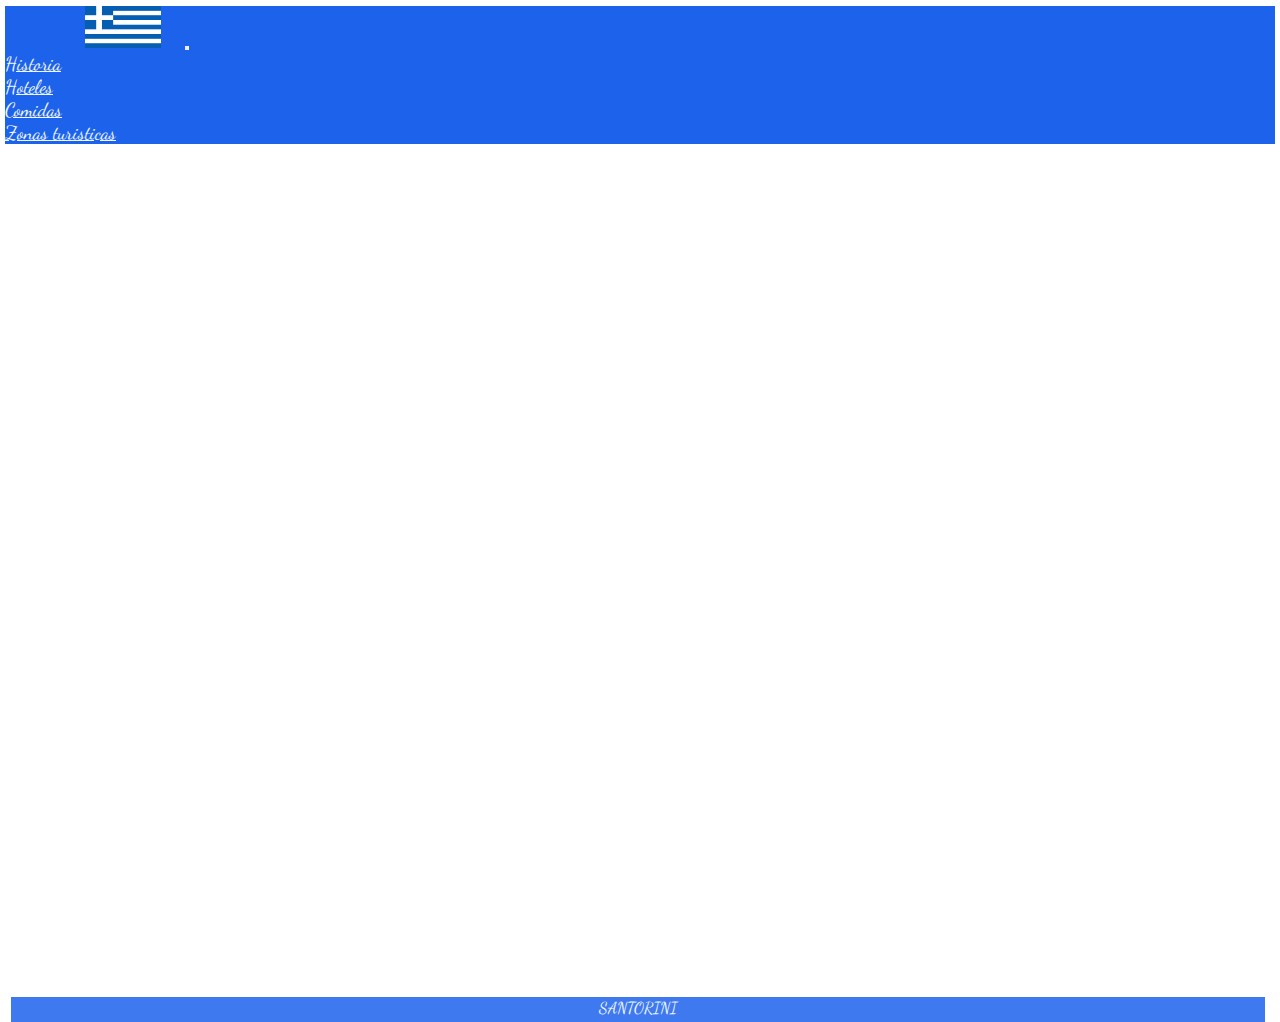
==== commit 5edfd1cc: "actualizacion 17:00 17-12" ====
--- a/index.html
+++ b/index.html
@@ -27,29 +27,54 @@
 </head>
 
 <body >
-  <div class="container">
-      <div class="row2">
-          <div class="col2">
-              <div class="position-relative">
-                  <img src="./imagenes/panoramica.jpg" alt="Imagen de fondo" class="imagenindex">
+    <header>
+        <!--Menu de navegacion-->
+       <nav class="navbar navbar-expand-lg bg-body-tertiary fixed-top rounded-5 barra1">
+        <div class="container-fluid rounded-5 barra2">
+          <a class="navbar-brand" href="../index.html"><img src="../imagenes/banderagrecia.png" class="banderagrecia"></a>
+      
+          <button class="navbar-toggler" type="button" data-bs-toggle="collapse" data-bs-target="#navbarNav" aria-controls="navbarNav" aria-expanded="false" aria-label="Toggle navigation">
+            <span class="navbar-toggler-icon"></span>
+          </button>
+      
+          <div class="barra3 collapse navbar-collapse" id="navbarNav">
+            <ul class=" barra4 navbar-nav">
+      
+              <li class="nav-item">
+                <a class="nav-link"  href="./Paginas/historia.html"> Historia</a>
+              </li>
+      
+              <li class="nav-item">
+                <a class="nav-link" href="./Paginas/hoteles.html"> Hoteles</a>
+              </li>
+      
+              <li class="nav-item">
+                <a class="nav-link" href="./paginas/comidas.html"> Comidas</a>
+              </li>
+      
+              <li class="nav-item">
+                <a class="nav-link" href="./Paginas/zonasturisticas.html" > Zonas turisticas</a>
+              </li>
+            </ul>
+          </div>
+        </nav>
+      </header>
 
-                  <div class="opacidadindex position-absolute top-0 start-0 bg-black opacity-75 d-flex flex-column justify-content-center align-items-center">
-                      <h1 class="tituloindex text-white mb-4 display-1">Santorini</h1>
-                      <p class="textoindex text-white mb-4">Donde la historia, la gastronomía y la belleza se unen</p>
-                      <div class="barraindex d-flex justify-content-around">
-                          <button type="button" class="botonindex btn btn-outline-light"><a href="./Paginas/historia.html">Historia</a></button>
-                          <button type="button" class="botonindex btn btn-outline-light"><a href="./Paginas/hoteles.html">Hoteles</a></button>
-                          <button type="button" class="botonindex btn btn-outline-light"><a href="./Paginas/comidas.html">Comidas</a></button>
-                          <button type="button" class="botonindex btn btn-outline-light"><a href="./Paginas/zonasturisticas.html">Zonas turisticas</a></button>
-                      </div>
-                  </div>
-              </div>
-          </div>
-      </div>
+<main>
+  <div class="videoindex">
+    <iframe class="videoindexsantorini" src="https://www.youtube.com/embed/4zAEDLwl9HI?si=7T-vC4yyXpuhiEUg" title="YouTube video player" frameborder="0" allow="accelerometer; autoplay; clipboard-write; encrypted-media; gyroscope; picture-in-picture; web-share" allowfullscreen></iframe>
+</div>  
+</main>
+
+<footer class="footerf rounded-5">
+  <!--Parrafo-->
+  <div class="footer1">
+  <a class="letrafooter1" href="../index.html"> SANTORINI</a>
   </div>
+</footer>
 
-  <!--LINK BS JAVA-->
-  <script src="https://cdn.jsdelivr.net/npm/bootstrap@5.3.2/dist/js/bootstrap.bundle.min.js" integrity="sha384-C6RzsynM9kWDrMNeT87bh95OGNyZPhcTNXj1NW7RuBCsyN/o0jlpcV8Qyq46cDfL" crossorigin="anonymous"></script>
+<!--LINK BS JAVA-->
+<script src="https://cdn.jsdelivr.net/npm/bootstrap@5.3.2/dist/js/bootstrap.bundle.min.js" integrity="sha384-C6RzsynM9kWDrMNeT87bh95OGNyZPhcTNXj1NW7RuBCsyN/o0jlpcV8Qyq46cDfL" crossorigin="anonymous"></script>
 </body> 
 </html>
 
--- a/CSS/Estilos.css
+++ b/CSS/Estilos.css
@@ -6,47 +6,14 @@
 }
 
 /*Estilo letra*/
-.container {
-  padding: 0px;
-  margin-left: 0px;
-  max-width: 100%;
-}
-
-.col2 {
-  padding: 0px;
-  height: 100%;
-}
-
-.row2 {
-  margin: 0px;
-  height: 100%;
-}
-
-.imagenindex {
-  height: 100%;
-  width: 100%;
-}
-
-.opacidadindex {
-  height: 100%;
-  width: 100%;
-}
-
-.botonindex {
-  margin-right: 10px;
-}
-
-.botonindex a:hover {
-  color: rgb(0, 0, 0);
-}
-
-.botonindex a {
-  text-decoration: none;
-  color: aliceblue;
-}
-
-.tituloindex {
-  font-family: "Dancing Script", cursive;
+.videoindex {
+  margin-top: 60px;
+  padding-left: 8%;
+}
+
+.videoindexsantorini {
+  width: 90%;
+  height: 87%;
 }
 
 header .barra1 {
@@ -55,10 +22,16 @@
   margin-top: 6px;
   padding: 0px;
 }
-header .barra2 {
+header .barra1 .barra2 {
   background-color: #1c62eb;
 }
-header .barra2 a .banderagrecia {
+header .barra1 .barra2 a {
+  font-size: larger;
+  color: aliceblue;
+  margin-right: 20px;
+  font-family: "Dancing Script", cursive;
+}
+header .barra1 .barra2 a .banderagrecia {
   background-image: url(../imagenes/banderagrecia.png);
   background-repeat: no-repeat;
   background-position: center;
@@ -67,15 +40,9 @@
   margin-top: 0px;
   margin-left: 80px;
 }
-header .barra3 {
+
+.barra3 {
   justify-content: flex-end;
-  margin-right: 40px;
-  padding-top: 5px;
-}
-header .barra4 a {
-  color: aliceblue;
-  text-decoration: none;
-  font-family: "Dancing Script", cursive;
 }
 
 /*Fotos comidas*/
@@ -285,7 +252,7 @@
   main .gridhoteles {
     grid-template-areas: "img1" "texto1" "img2" "texto2";
     grid-template-columns: 100%;
-    grid-template-rows: 300px 400px 300px 470px;
+    grid-template-rows: 300px 320px 300px 310px;
   }
   main .asha {
     max-width: 95%;
@@ -300,6 +267,12 @@
   }
   main .hotelkastelli {
     display: none;
+  }
+  main .hotel2 {
+    padding: 0px;
+  }
+  main ul {
+    font-size: small;
   }
 }
 /*Zona turistica santorini*/
